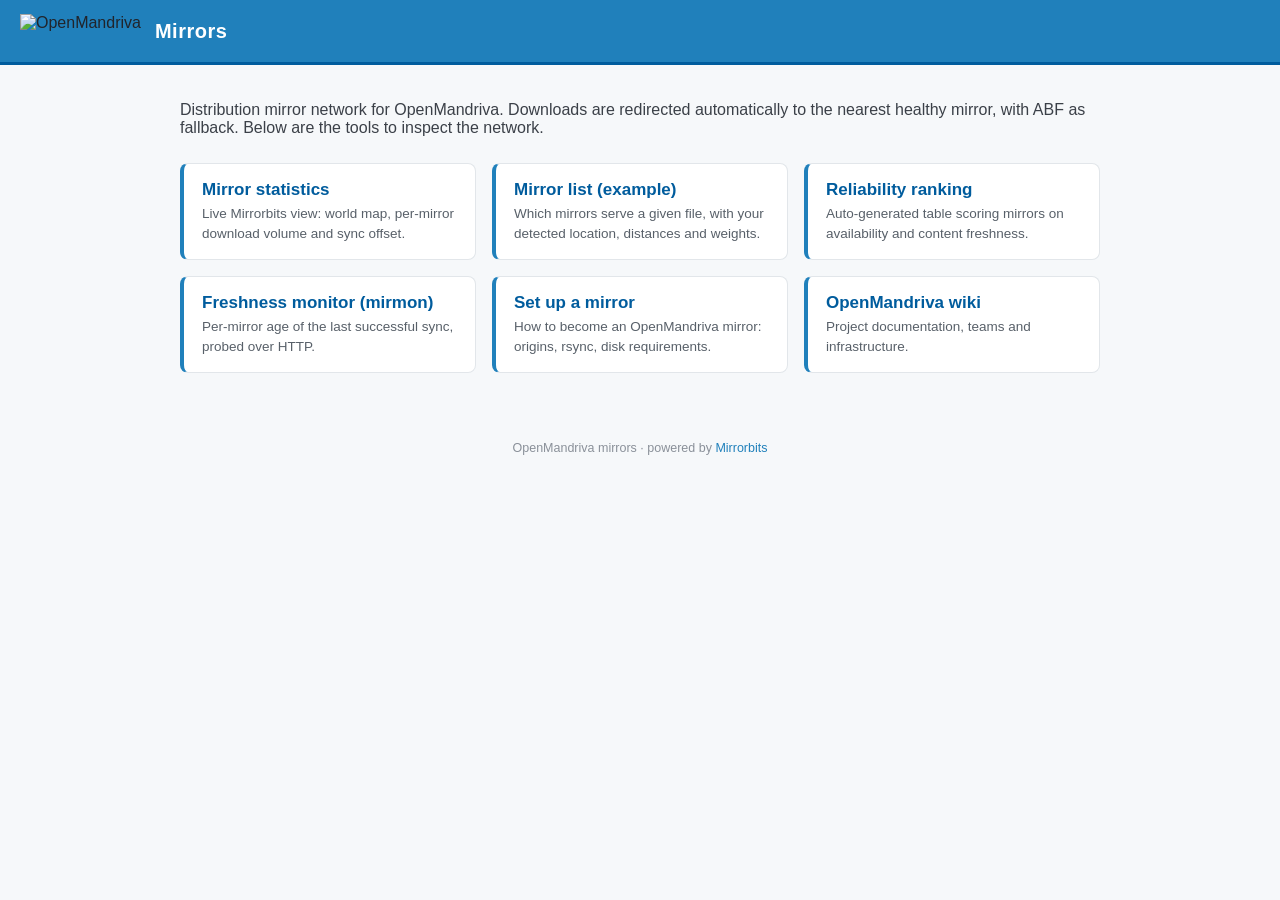
==== mirrorbits/www/index.html @ d5755da6 "mirror: landing menu at / instead of redirect Caddy serves an OpenMandriva-branded landing page at /" ====
<!doctype html>
<html lang="en">
<head>
<meta charset="utf-8">
<meta name="viewport" content="width=device-width, initial-scale=1">
<title>OpenMandriva mirrors</title>
<style>
  :root { --om-blue:#2080BB; --om-deep:#005C9D; --om-sky:#40A5DA; --om-dark:#21242B; --om-grey:#AFB3BD; --om-cerise:#E2266E; }
  * { box-sizing:border-box; }
  body { margin:0; font-family:'Lato','Segoe UI',Arial,sans-serif; color:var(--om-dark); background:#f6f8fa; }
  header { background:var(--om-blue); border-bottom:3px solid var(--om-deep); padding:14px 20px; display:flex; align-items:center; gap:14px; }
  header img { height:34px; }
  header .t { color:#fff; font-size:20px; font-weight:900; letter-spacing:.5px; }
  main { max-width:960px; margin:0 auto; padding:28px 20px 48px; }
  .lead { color:#3b4048; font-size:16px; margin:8px 0 26px; }
  .grid { display:grid; grid-template-columns:repeat(auto-fill,minmax(260px,1fr)); gap:16px; }
  a.card { display:block; text-decoration:none; background:#fff; border:1px solid #e2e6ea; border-left:4px solid var(--om-blue);
           border-radius:8px; padding:16px 18px; transition:border-color .15s, box-shadow .15s, transform .05s; }
  a.card:hover { border-left-color:var(--om-cerise); box-shadow:0 4px 14px rgba(0,0,0,.08); transform:translateY(-1px); }
  a.card .h { color:var(--om-deep); font-size:17px; font-weight:900; margin:0 0 4px; }
  a.card:hover .h { color:var(--om-cerise); }
  a.card .d { color:#586069; font-size:13.5px; line-height:1.45; }
  footer { text-align:center; color:#8a9099; font-size:12.5px; padding:20px; }
  footer a { color:var(--om-blue); text-decoration:none; }
  @media (prefers-color-scheme: dark) {
    body { background:#16181d; color:#e6e8ea; }
    a.card { background:#1e2127; border-color:#2b2f36; }
    a.card .d { color:#a9b0b8; }
    .lead { color:#b9c0c8; }
  }
</style>
</head>
<body>
<header>
  <img src="/localjs/openmandriva-wh.svg" alt="OpenMandriva">
  <span class="t">Mirrors</span>
</header>
<main>
  <p class="lead">Distribution mirror network for OpenMandriva. Downloads are redirected automatically to the nearest healthy mirror, with ABF as fallback. Below are the tools to inspect the network.</p>
  <div class="grid">
    <a class="card" href="/?mirrorstats">
      <div class="h">Mirror statistics</div>
      <div class="d">Live Mirrorbits view: world map, per-mirror download volume and sync offset.</div>
    </a>
    <a class="card" href="/release_current/README.txt?mirrorlist">
      <div class="h">Mirror list (example)</div>
      <div class="d">Which mirrors serve a given file, with your detected location, distances and weights.</div>
    </a>
    <a class="card" href="https://wiki.openmandriva.org/en/team/infra/mirror-status">
      <div class="h">Reliability ranking</div>
      <div class="d">Auto-generated table scoring mirrors on availability and content freshness.</div>
    </a>
    <a class="card" href="https://mirmon.openmandriva.org/">
      <div class="h">Freshness monitor (mirmon)</div>
      <div class="d">Per-mirror age of the last successful sync, probed over HTTP.</div>
    </a>
    <a class="card" href="https://wiki.openmandriva.org/en/team/infra/mirroring">
      <div class="h">Set up a mirror</div>
      <div class="d">How to become an OpenMandriva mirror: origins, rsync, disk requirements.</div>
    </a>
    <a class="card" href="https://wiki.openmandriva.org/">
      <div class="h">OpenMandriva wiki</div>
      <div class="d">Project documentation, teams and infrastructure.</div>
    </a>
  </div>
</main>
<footer>
  OpenMandriva mirrors · powered by <a href="https://github.com/etix/mirrorbits">Mirrorbits</a>
</footer>
</body>
</html>
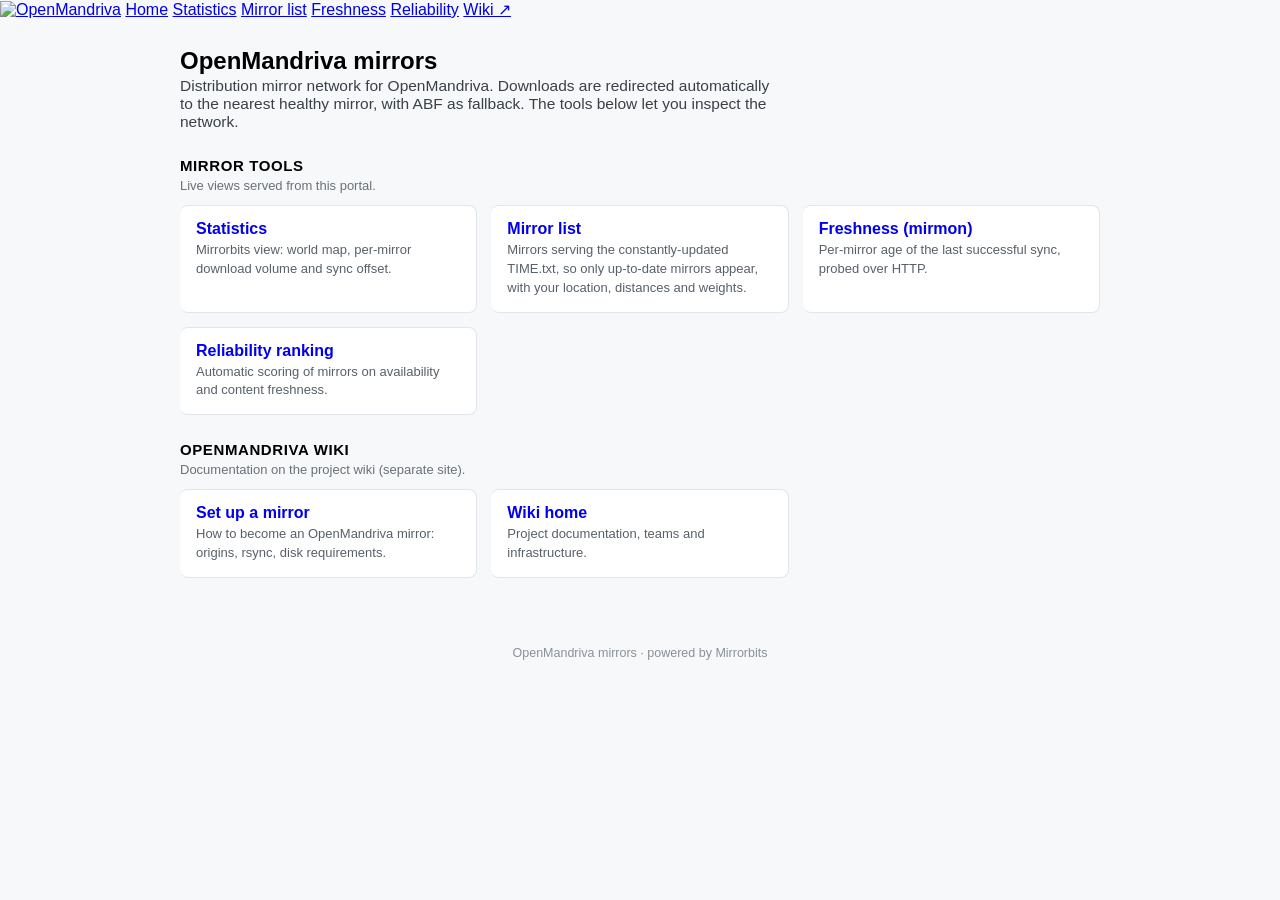
==== commit 4852212e: "portal: shared top nav + native reliability page (/status) - shared nav (Home/Statistics/Mirror list" ====
--- a/mirrorbits/www/index.html
+++ b/mirrorbits/www/index.html
@@ -4,68 +4,89 @@
 <meta charset="utf-8">
 <meta name="viewport" content="width=device-width, initial-scale=1">
 <title>OpenMandriva mirrors</title>
+<link rel="stylesheet" href="/localjs/om-portal.css">
 <style>
-  :root { --om-blue:#2080BB; --om-deep:#005C9D; --om-sky:#40A5DA; --om-dark:#21242B; --om-grey:#AFB3BD; --om-cerise:#E2266E; }
   * { box-sizing:border-box; }
   body { margin:0; font-family:'Lato','Segoe UI',Arial,sans-serif; color:var(--om-dark); background:#f6f8fa; }
-  header { background:var(--om-blue); border-bottom:3px solid var(--om-deep); padding:14px 20px; display:flex; align-items:center; gap:14px; }
-  header img { height:34px; }
-  header .t { color:#fff; font-size:20px; font-weight:900; letter-spacing:.5px; }
-  main { max-width:960px; margin:0 auto; padding:28px 20px 48px; }
-  .lead { color:#3b4048; font-size:16px; margin:8px 0 26px; }
-  .grid { display:grid; grid-template-columns:repeat(auto-fill,minmax(260px,1fr)); gap:16px; }
+  main { max-width:960px; margin:0 auto; padding:22px 20px 48px; }
+  h1 { font-size:24px; font-weight:900; color:var(--om-deep); margin:6px 0 2px; }
+  .lead { color:#3b4048; font-size:15.5px; margin:0 0 22px; max-width:70ch; }
+  section { margin:26px 0 0; }
+  section > h2 { font-size:15px; font-weight:900; text-transform:uppercase; letter-spacing:.6px;
+                 color:var(--om-blue); margin:0 0 4px; }
+  section > .sub { color:#6a7178; font-size:13px; margin:0 0 12px; }
+  .grid { display:grid; grid-template-columns:repeat(auto-fill,minmax(250px,1fr)); gap:14px; }
   a.card { display:block; text-decoration:none; background:#fff; border:1px solid #e2e6ea; border-left:4px solid var(--om-blue);
-           border-radius:8px; padding:16px 18px; transition:border-color .15s, box-shadow .15s, transform .05s; }
+           border-radius:8px; padding:14px 16px; transition:border-color .15s, box-shadow .15s, transform .05s; }
   a.card:hover { border-left-color:var(--om-cerise); box-shadow:0 4px 14px rgba(0,0,0,.08); transform:translateY(-1px); }
-  a.card .h { color:var(--om-deep); font-size:17px; font-weight:900; margin:0 0 4px; }
+  a.card .h { color:var(--om-deep); font-size:16px; font-weight:900; margin:0 0 3px; }
   a.card:hover .h { color:var(--om-cerise); }
-  a.card .d { color:#586069; font-size:13.5px; line-height:1.45; }
+  a.card .d { color:#586069; font-size:13px; line-height:1.45; }
   footer { text-align:center; color:#8a9099; font-size:12.5px; padding:20px; }
   footer a { color:var(--om-blue); text-decoration:none; }
   @media (prefers-color-scheme: dark) {
     body { background:#16181d; color:#e6e8ea; }
     a.card { background:#1e2127; border-color:#2b2f36; }
-    a.card .d { color:#a9b0b8; }
-    .lead { color:#b9c0c8; }
+    a.card .d { color:#a9b0b8; } .lead { color:#b9c0c8; } section > .sub { color:#9aa0a8; }
   }
 </style>
 </head>
-<body>
-<header>
-  <img src="/localjs/openmandriva-wh.svg" alt="OpenMandriva">
-  <span class="t">Mirrors</span>
-</header>
+<body class="om-has-nav">
+<nav class="om-nav">
+  <a class="om-brand" href="https://mirror.openmandriva.org/"><img src="/localjs/openmandriva-wh.svg" alt="OpenMandriva"></a>
+  <a href="https://mirror.openmandriva.org/">Home</a>
+  <a href="https://mirror.openmandriva.org/?mirrorstats">Statistics</a>
+  <a href="https://mirror.openmandriva.org/TIME.txt?mirrorlist">Mirror list</a>
+  <a href="https://mirmon.openmandriva.org/">Freshness</a>
+  <a href="https://mirror.openmandriva.org/status">Reliability</a>
+  <span class="om-spacer"></span>
+  <a class="om-wiki" href="https://wiki.openmandriva.org/">Wiki &#8599;</a>
+</nav>
 <main>
-  <p class="lead">Distribution mirror network for OpenMandriva. Downloads are redirected automatically to the nearest healthy mirror, with ABF as fallback. Below are the tools to inspect the network.</p>
-  <div class="grid">
-    <a class="card" href="/?mirrorstats">
-      <div class="h">Mirror statistics</div>
-      <div class="d">Live Mirrorbits view: world map, per-mirror download volume and sync offset.</div>
-    </a>
-    <a class="card" href="/release_current/README.txt?mirrorlist">
-      <div class="h">Mirror list (example)</div>
-      <div class="d">Which mirrors serve a given file, with your detected location, distances and weights.</div>
-    </a>
-    <a class="card" href="https://wiki.openmandriva.org/en/team/infra/mirror-status">
-      <div class="h">Reliability ranking</div>
-      <div class="d">Auto-generated table scoring mirrors on availability and content freshness.</div>
-    </a>
-    <a class="card" href="https://mirmon.openmandriva.org/">
-      <div class="h">Freshness monitor (mirmon)</div>
-      <div class="d">Per-mirror age of the last successful sync, probed over HTTP.</div>
-    </a>
-    <a class="card" href="https://wiki.openmandriva.org/en/team/infra/mirroring">
-      <div class="h">Set up a mirror</div>
-      <div class="d">How to become an OpenMandriva mirror: origins, rsync, disk requirements.</div>
-    </a>
-    <a class="card" href="https://wiki.openmandriva.org/">
-      <div class="h">OpenMandriva wiki</div>
-      <div class="d">Project documentation, teams and infrastructure.</div>
-    </a>
-  </div>
+  <h1>OpenMandriva mirrors</h1>
+  <p class="lead">Distribution mirror network for OpenMandriva. Downloads are redirected automatically to the nearest healthy mirror, with ABF as fallback. The tools below let you inspect the network.</p>
+
+  <section>
+    <h2>Mirror tools</h2>
+    <p class="sub">Live views served from this portal.</p>
+    <div class="grid">
+      <a class="card" href="/?mirrorstats">
+        <div class="h">Statistics</div>
+        <div class="d">Mirrorbits view: world map, per-mirror download volume and sync offset.</div>
+      </a>
+      <a class="card" href="/TIME.txt?mirrorlist">
+        <div class="h">Mirror list</div>
+        <div class="d">Mirrors serving the constantly-updated TIME.txt, so only up-to-date mirrors appear, with your location, distances and weights.</div>
+      </a>
+      <a class="card" href="https://mirmon.openmandriva.org/">
+        <div class="h">Freshness (mirmon)</div>
+        <div class="d">Per-mirror age of the last successful sync, probed over HTTP.</div>
+      </a>
+      <a class="card" href="/status">
+        <div class="h">Reliability ranking</div>
+        <div class="d">Automatic scoring of mirrors on availability and content freshness.</div>
+      </a>
+    </div>
+  </section>
+
+  <section>
+    <h2>OpenMandriva wiki</h2>
+    <p class="sub">Documentation on the project wiki (separate site).</p>
+    <div class="grid">
+      <a class="card" href="https://wiki.openmandriva.org/en/team/infra/mirroring">
+        <div class="h">Set up a mirror</div>
+        <div class="d">How to become an OpenMandriva mirror: origins, rsync, disk requirements.</div>
+      </a>
+      <a class="card" href="https://wiki.openmandriva.org/">
+        <div class="h">Wiki home</div>
+        <div class="d">Project documentation, teams and infrastructure.</div>
+      </a>
+    </div>
+  </section>
 </main>
 <footer>
-  OpenMandriva mirrors · powered by <a href="https://github.com/etix/mirrorbits">Mirrorbits</a>
+  OpenMandriva mirrors &middot; powered by <a href="https://github.com/etix/mirrorbits">Mirrorbits</a>
 </footer>
+<script src="/localjs/om-portal.js"></script>
 </body>
 </html>
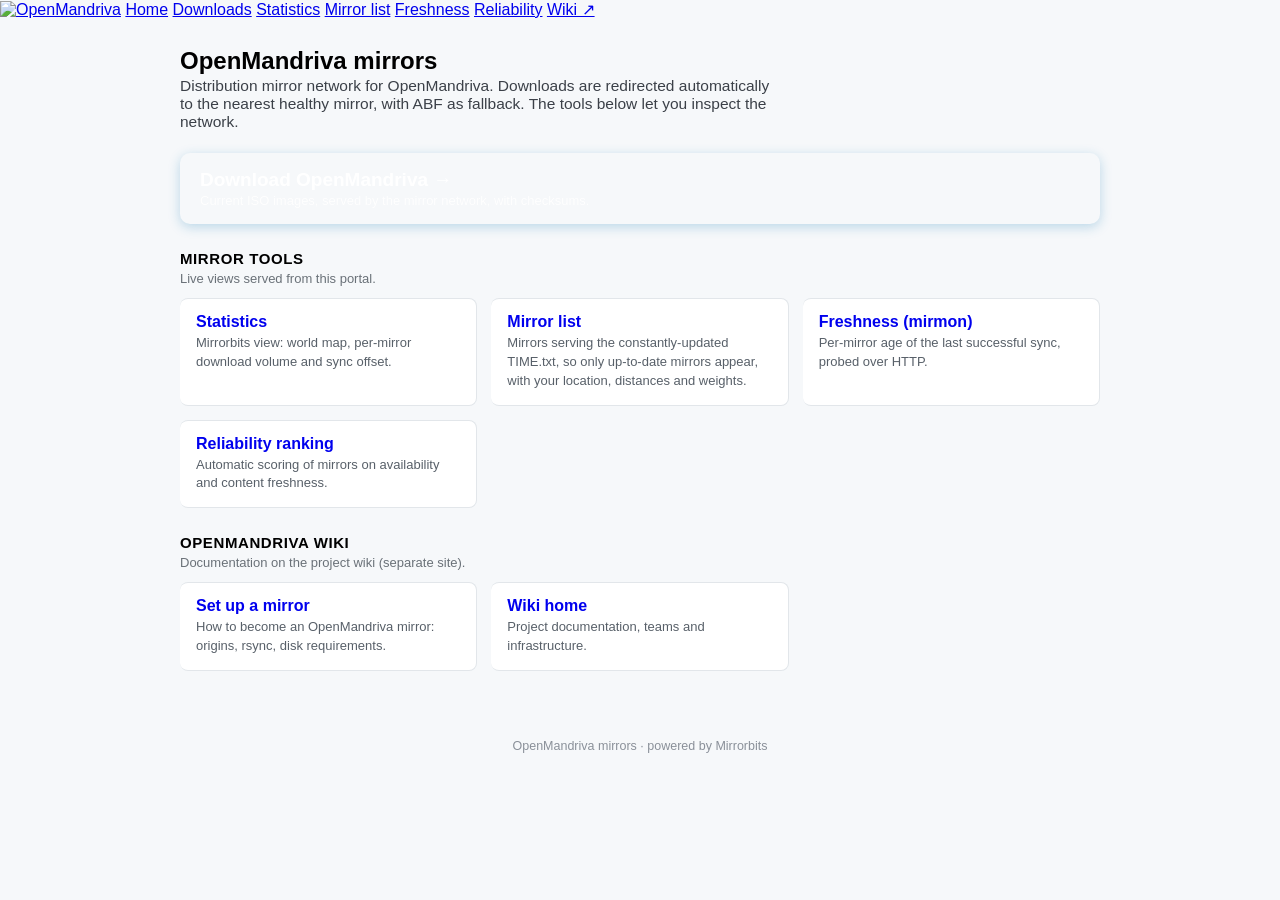
==== commit 8830897a: "portal: ISO Downloads page (/downloads) + nav item + landing CTA New /downloads page (generated by o" ====
--- a/mirrorbits/www/index.html
+++ b/mirrorbits/www/index.html
@@ -4,7 +4,7 @@
 <meta charset="utf-8">
 <meta name="viewport" content="width=device-width, initial-scale=1">
 <title>OpenMandriva mirrors</title>
-<link rel="stylesheet" href="/localjs/om-portal.css">
+<link rel="stylesheet" href="/localjs/om-portal.css?v=3">
 <style>
   * { box-sizing:border-box; }
   body { margin:0; font-family:'Lato','Segoe UI',Arial,sans-serif; color:var(--om-dark); background:#f6f8fa; }
@@ -22,6 +22,12 @@
   a.card .h { color:var(--om-deep); font-size:16px; font-weight:900; margin:0 0 3px; }
   a.card:hover .h { color:var(--om-cerise); }
   a.card .d { color:#586069; font-size:13px; line-height:1.45; }
+  a.cta { display:flex; flex-direction:column; gap:2px; text-decoration:none; margin:0 0 8px;
+          background:var(--om-blue); color:#fff; border-radius:10px; padding:16px 20px;
+          box-shadow:0 3px 12px rgba(32,128,187,.28); transition:background .15s, transform .05s; }
+  a.cta:hover { background:var(--om-deep); transform:translateY(-1px); }
+  a.cta .k { font-size:19px; font-weight:900; }
+  a.cta .s { font-size:13px; opacity:.92; }
   footer { text-align:center; color:#8a9099; font-size:12.5px; padding:20px; }
   footer a { color:var(--om-blue); text-decoration:none; }
   @media (prefers-color-scheme: dark) {
@@ -33,8 +39,9 @@
 </head>
 <body class="om-has-nav">
 <nav class="om-nav">
-  <a class="om-brand" href="https://mirror.openmandriva.org/"><img src="/localjs/openmandriva-wh.svg" alt="OpenMandriva"></a>
+  <a class="om-brand" href="https://mirror.openmandriva.org/"><img src="/localjs/openmandriva-wh.svg?v=3" alt="OpenMandriva"></a>
   <a href="https://mirror.openmandriva.org/">Home</a>
+  <a href="https://mirror.openmandriva.org/downloads">Downloads</a>
   <a href="https://mirror.openmandriva.org/?mirrorstats">Statistics</a>
   <a href="https://mirror.openmandriva.org/TIME.txt?mirrorlist">Mirror list</a>
   <a href="https://mirmon.openmandriva.org/">Freshness</a>
@@ -45,6 +52,8 @@
 <main>
   <h1>OpenMandriva mirrors</h1>
   <p class="lead">Distribution mirror network for OpenMandriva. Downloads are redirected automatically to the nearest healthy mirror, with ABF as fallback. The tools below let you inspect the network.</p>
+
+  <a class="cta" href="/downloads"><span class="k">Download OpenMandriva &#8594;</span><span class="s">Current ISO images, served by the mirror network, with checksums.</span></a>
 
   <section>
     <h2>Mirror tools</h2>
@@ -87,6 +96,6 @@
 <footer>
   OpenMandriva mirrors &middot; powered by <a href="https://github.com/etix/mirrorbits">Mirrorbits</a>
 </footer>
-<script src="/localjs/om-portal.js"></script>
+<script src="/localjs/om-portal.js?v=3"></script>
 </body>
 </html>
